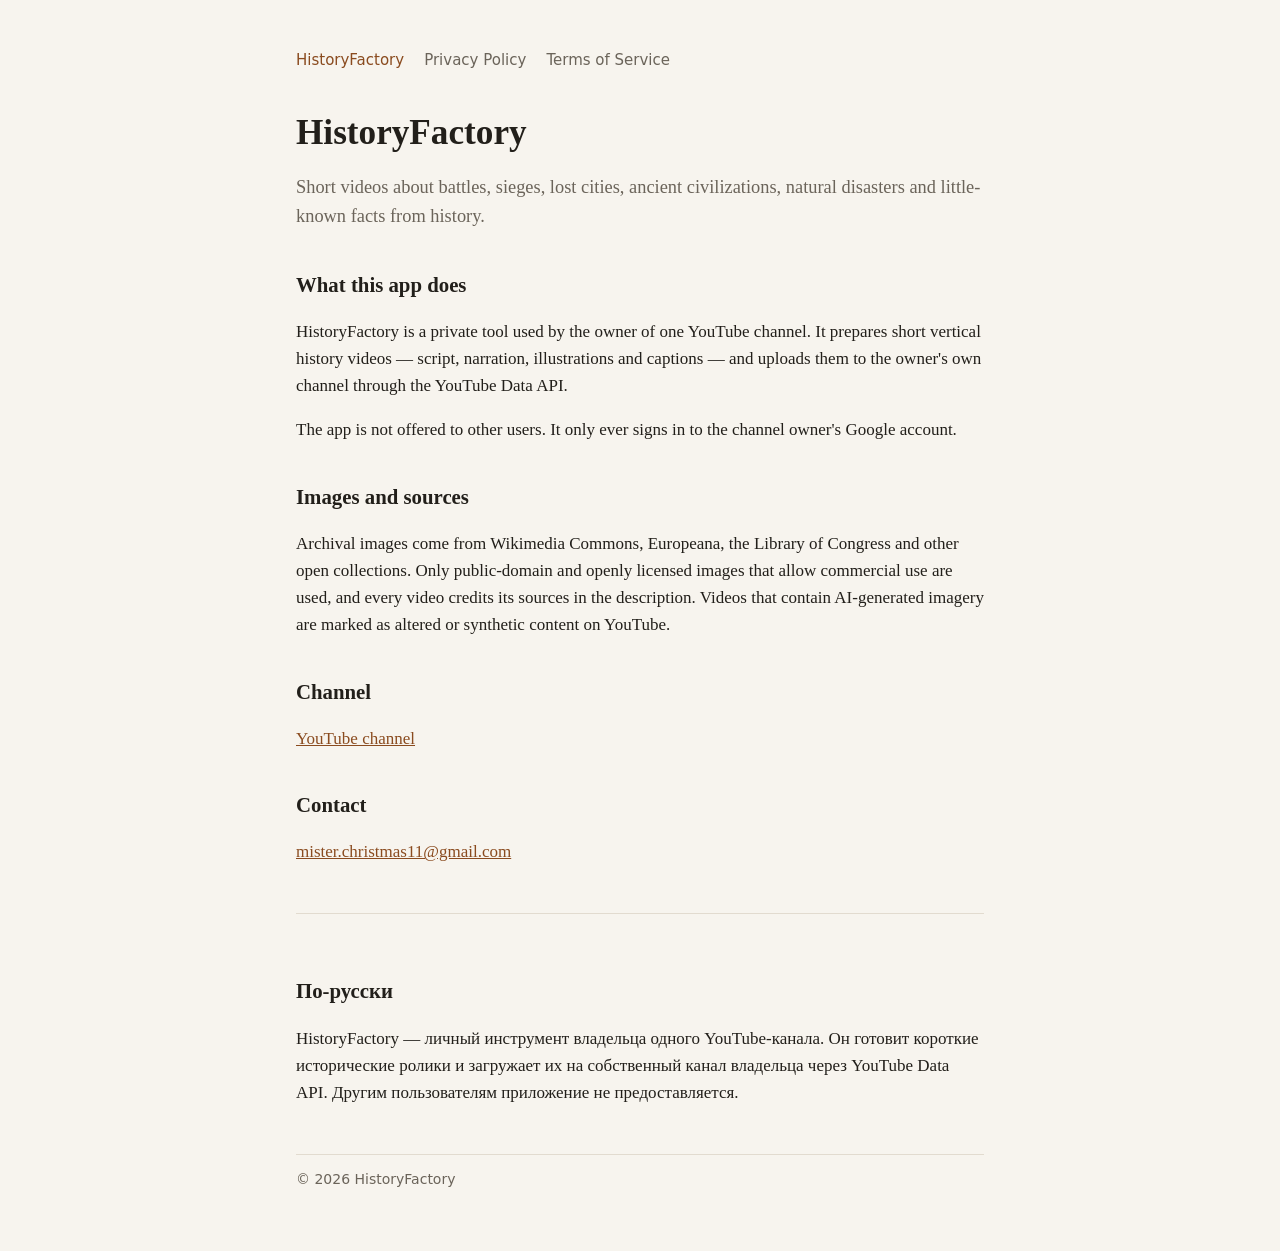
==== index.html @ be00f1b7 "Add files via upload" ====
<!doctype html>
<html lang="en">
<head>
  <meta charset="utf-8">
  <meta name="viewport" content="width=device-width, initial-scale=1">
  <title>HistoryFactory</title>
  <meta name="description" content="HistoryFactory makes short history videos for its own YouTube channel.">
  <link rel="stylesheet" href="style.css">
</head>
<body>
<main>
  <nav>
    <a href="./" aria-current="page">HistoryFactory</a>
    <a href="privacy.html">Privacy Policy</a>
    <a href="terms.html">Terms of Service</a>
  </nav>

  <h1>HistoryFactory</h1>
  <p class="lead">Short videos about battles, sieges, lost cities, ancient civilizations, natural disasters and little-known facts from history.</p>

  <h2>What this app does</h2>
  <p>HistoryFactory is a private tool used by the owner of one YouTube channel. It prepares short vertical history videos — script, narration, illustrations and captions — and uploads them to the owner's own channel through the YouTube Data API.</p>
  <p>The app is not offered to other users. It only ever signs in to the channel owner's Google account.</p>

  <h2>Images and sources</h2>
  <p>Archival images come from Wikimedia Commons, Europeana, the Library of Congress and other open collections. Only public-domain and openly licensed images that allow commercial use are used, and every video credits its sources in the description. Videos that contain AI-generated imagery are marked as altered or synthetic content on YouTube.</p>

  <h2>Channel</h2>
  <p><a href="https://www.youtube.com/channel/UCFWEjzTZb3r6pNbD2c7abCw">YouTube channel</a></p>

  <h2>Contact</h2>
  <p><a href="mailto:mister.christmas11@gmail.com">mister.christmas11@gmail.com</a></p>

  <section class="ru" lang="ru">
    <h2>По-русски</h2>
    <p>HistoryFactory — личный инструмент владельца одного YouTube-канала. Он готовит короткие исторические ролики и загружает их на собственный канал владельца через YouTube Data API. Другим пользователям приложение не предоставляется.</p>
  </section>

  <footer>© 2026 HistoryFactory</footer>
</main>
</body>
</html>
---- style.css ----
:root {
  --bg: #f7f4ee;
  --text: #221f1a;
  --muted: #6b645a;
  --accent: #8a4b1f;
  --line: #e2dbcf;
}
@media (prefers-color-scheme: dark) {
  :root {
    --bg: #1a1815;
    --text: #ece6dc;
    --muted: #a59d90;
    --accent: #e0a070;
    --line: #34302a;
  }
}
* { box-sizing: border-box; }
body {
  margin: 0;
  background: var(--bg);
  color: var(--text);
  font: 17px/1.6 Georgia, "Times New Roman", serif;
}
main { max-width: 720px; margin: 0 auto; padding: 48px 16px 64px; }
nav { display: flex; gap: 20px; flex-wrap: wrap; font-family: system-ui, sans-serif; font-size: 15px; margin-bottom: 40px; }
nav a { color: var(--muted); text-decoration: none; }
nav a:hover, nav a[aria-current] { color: var(--accent); }
h1 { font-size: clamp(1.6rem, 8vw, 2.2rem); line-height: 1.2; margin: 0 0 12px; overflow-wrap: anywhere; }
h2 { font-size: 1.3rem; margin: 36px 0 8px; }
a { color: var(--accent); }
.lead { font-size: 1.15rem; color: var(--muted); }
.ru { border-top: 1px solid var(--line); margin-top: 48px; padding-top: 24px; }
footer { border-top: 1px solid var(--line); margin-top: 48px; padding-top: 16px; font: 14px system-ui, sans-serif; color: var(--muted); }
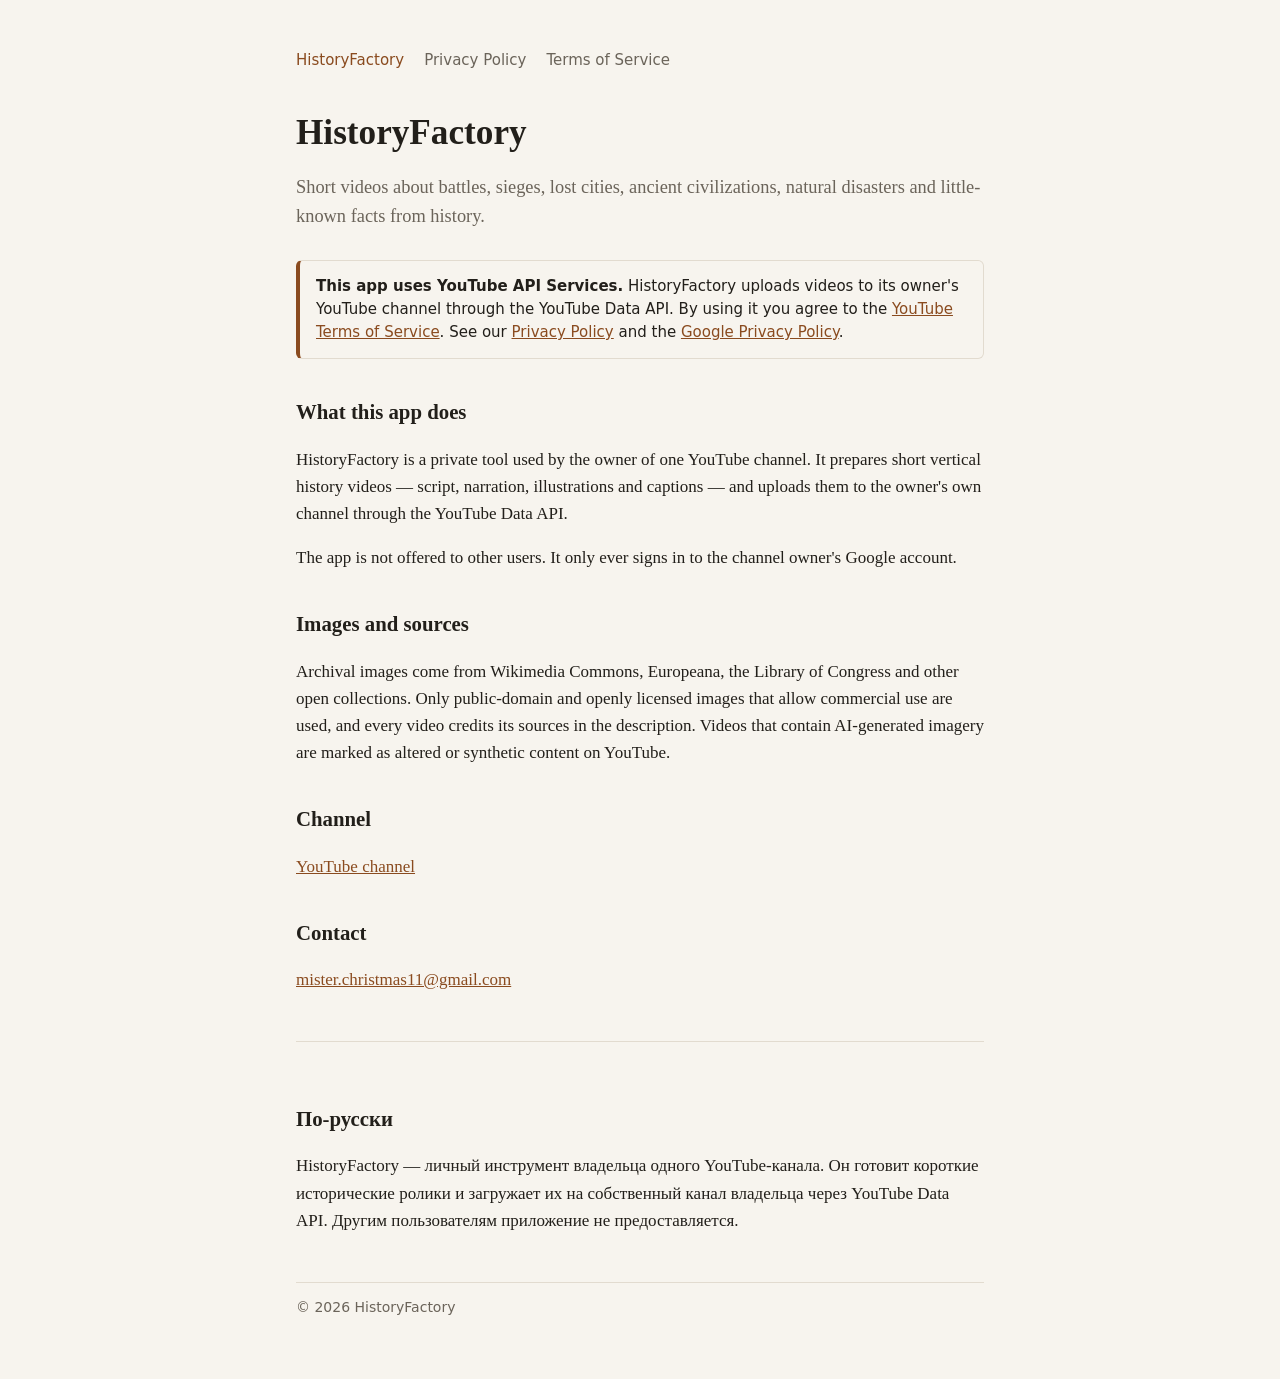
==== commit 37b6966a: "Add files via upload" ====
--- a/index.html
+++ b/index.html
@@ -17,6 +17,13 @@
 
   <h1>HistoryFactory</h1>
   <p class="lead">Short videos about battles, sieges, lost cities, ancient civilizations, natural disasters and little-known facts from history.</p>
+
+  <div class="notice">
+    <strong>This app uses YouTube API Services.</strong>
+    HistoryFactory uploads videos to its owner's YouTube channel through the YouTube Data API.
+    By using it you agree to the <a href="https://www.youtube.com/t/terms">YouTube Terms of Service</a>.
+    See our <a href="privacy.html">Privacy Policy</a> and the <a href="https://policies.google.com/privacy">Google Privacy Policy</a>.
+  </div>
 
   <h2>What this app does</h2>
   <p>HistoryFactory is a private tool used by the owner of one YouTube channel. It prepares short vertical history videos — script, narration, illustrations and captions — and uploads them to the owner's own channel through the YouTube Data API.</p>
--- a/style.css
+++ b/style.css
@@ -29,5 +29,6 @@
 h2 { font-size: 1.3rem; margin: 36px 0 8px; }
 a { color: var(--accent); }
 .lead { font-size: 1.15rem; color: var(--muted); }
+.notice { border: 1px solid var(--line); border-left: 4px solid var(--accent); border-radius: 6px; padding: 14px 16px; margin: 28px 0; font: 15px/1.55 system-ui, sans-serif; }
 .ru { border-top: 1px solid var(--line); margin-top: 48px; padding-top: 24px; }
 footer { border-top: 1px solid var(--line); margin-top: 48px; padding-top: 16px; font: 14px system-ui, sans-serif; color: var(--muted); }
